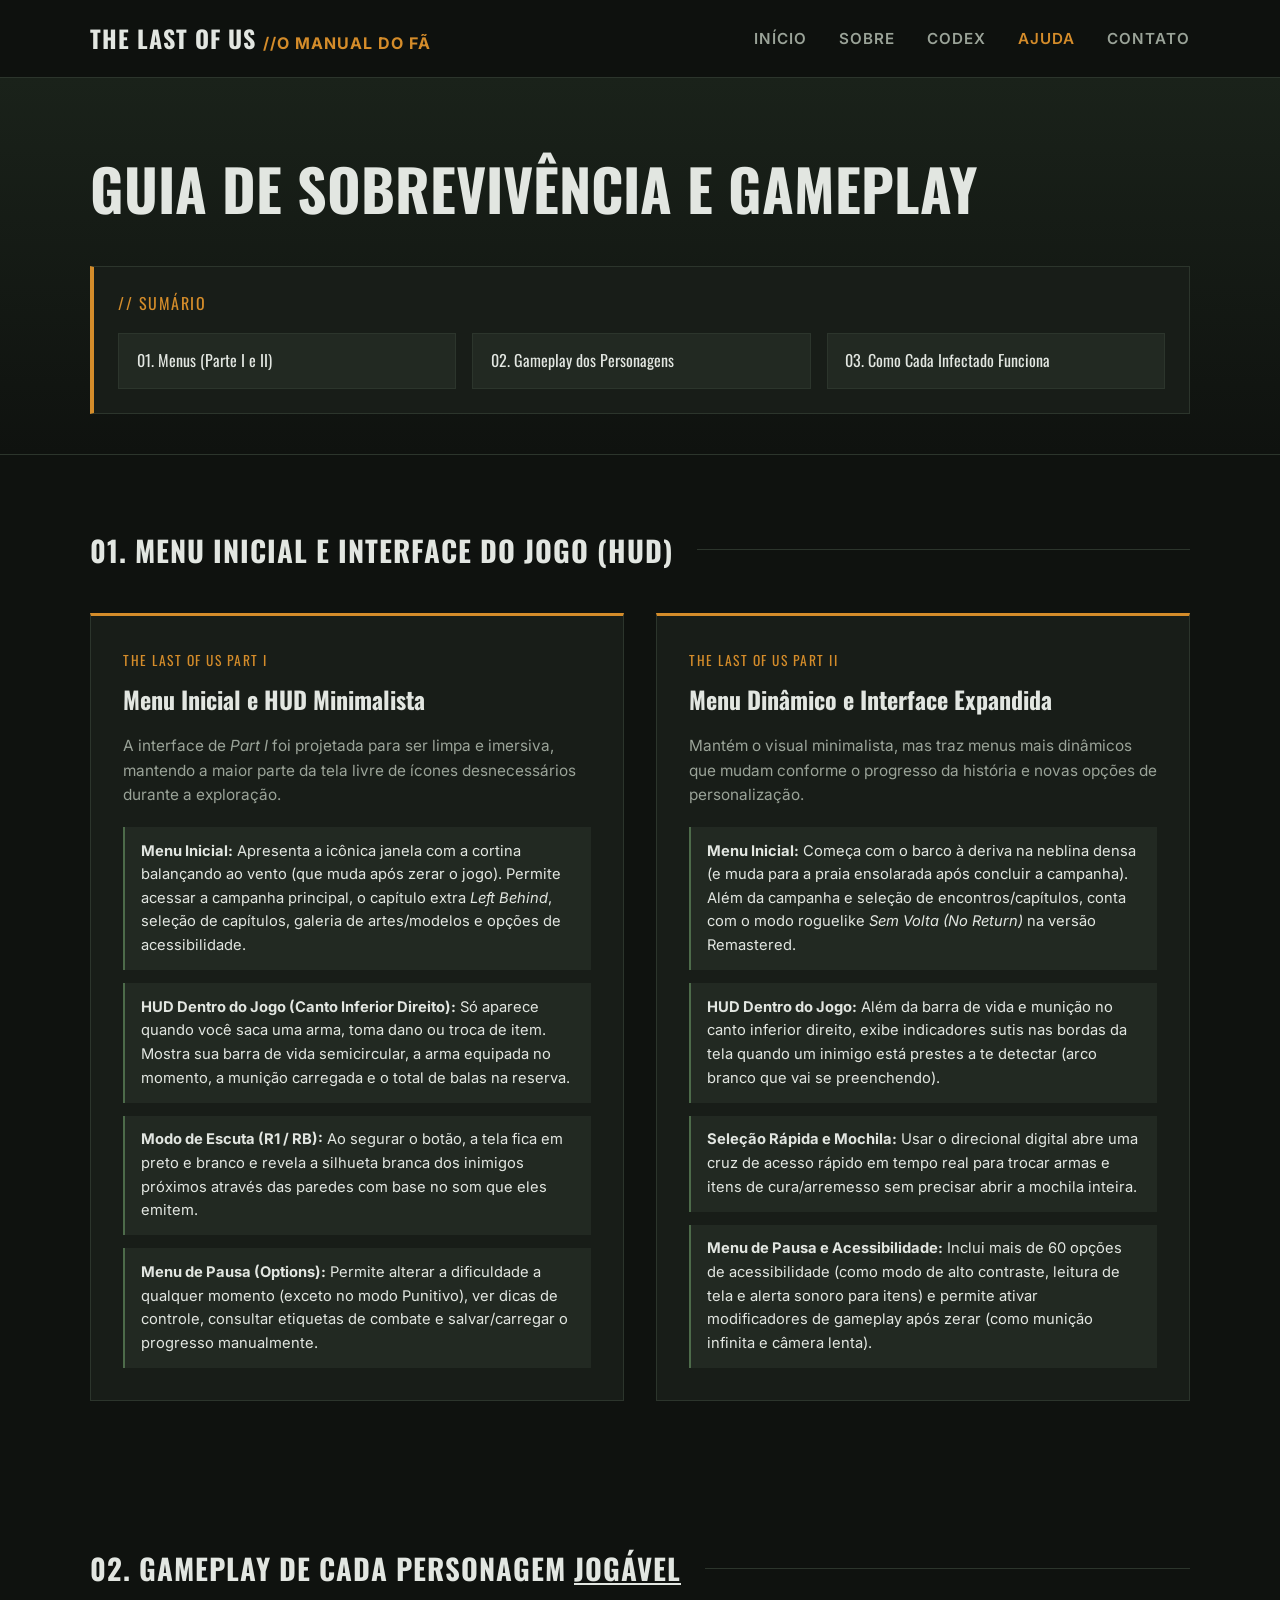
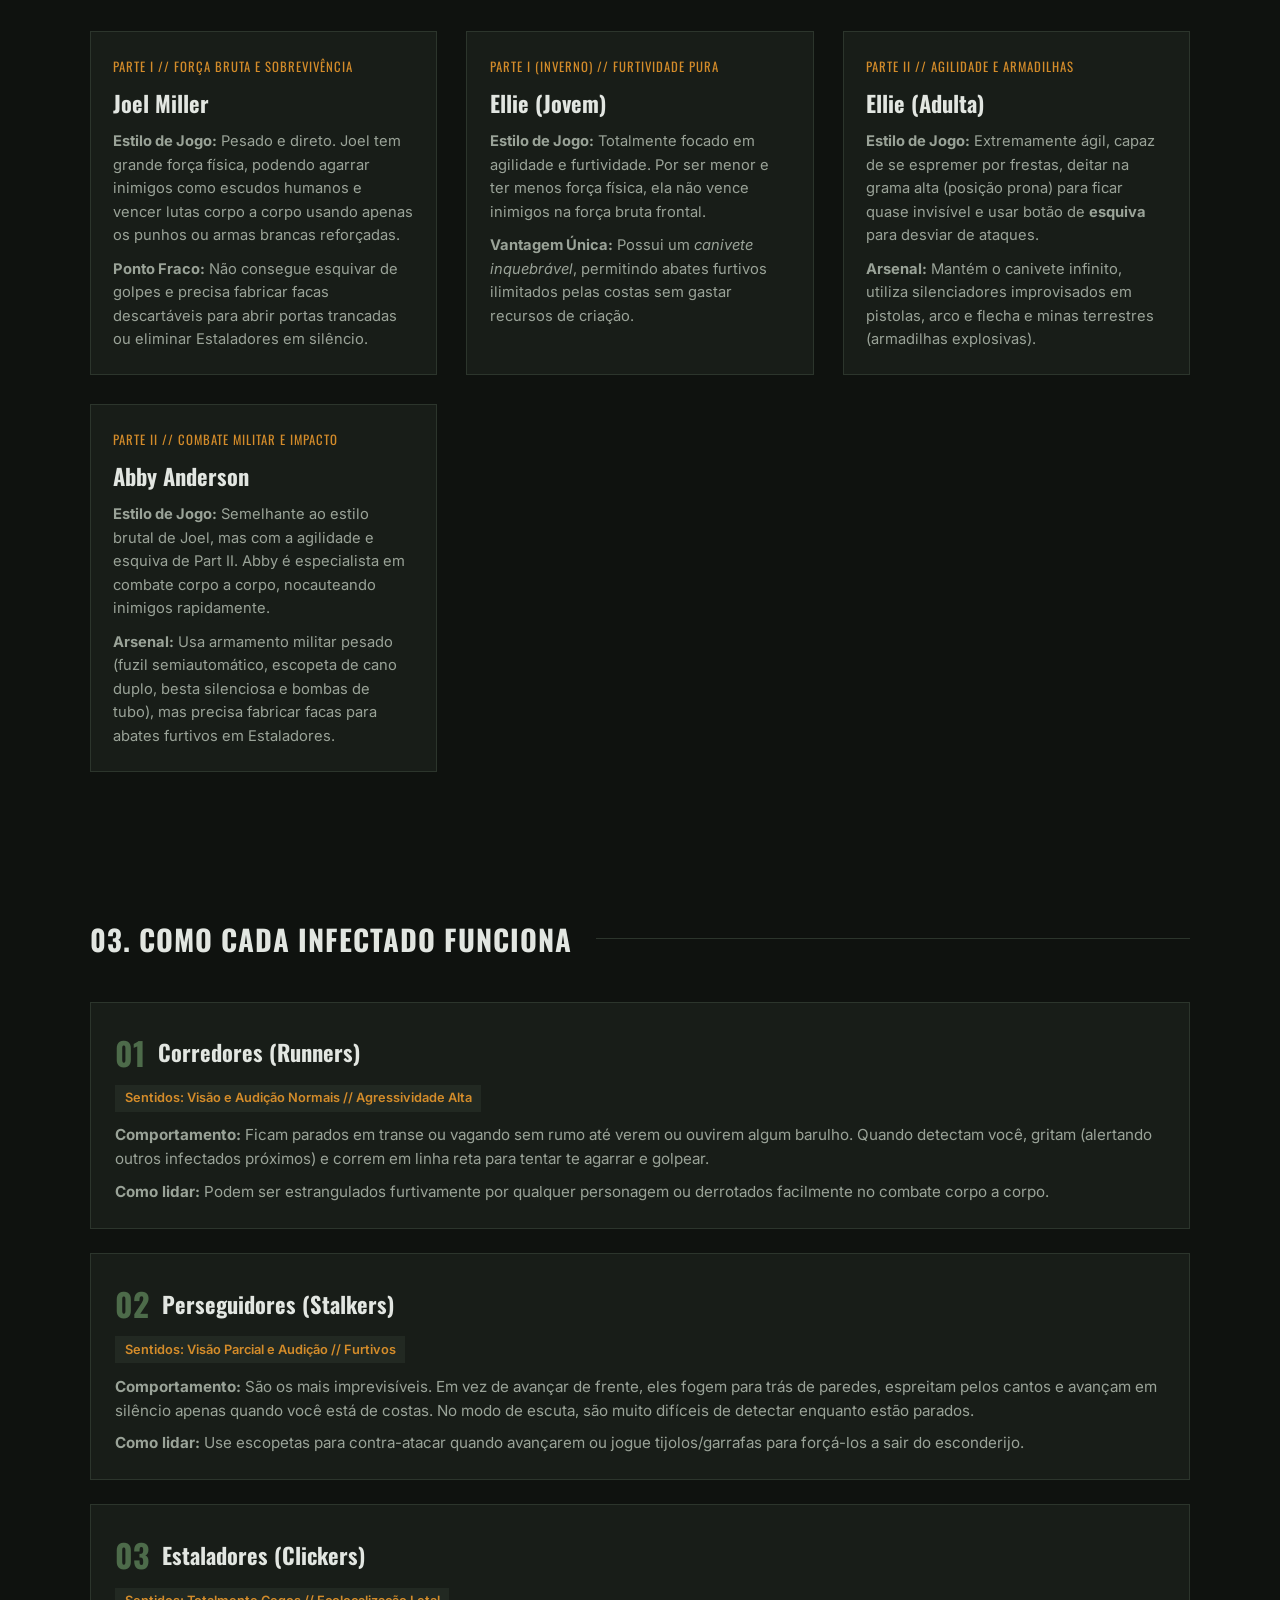
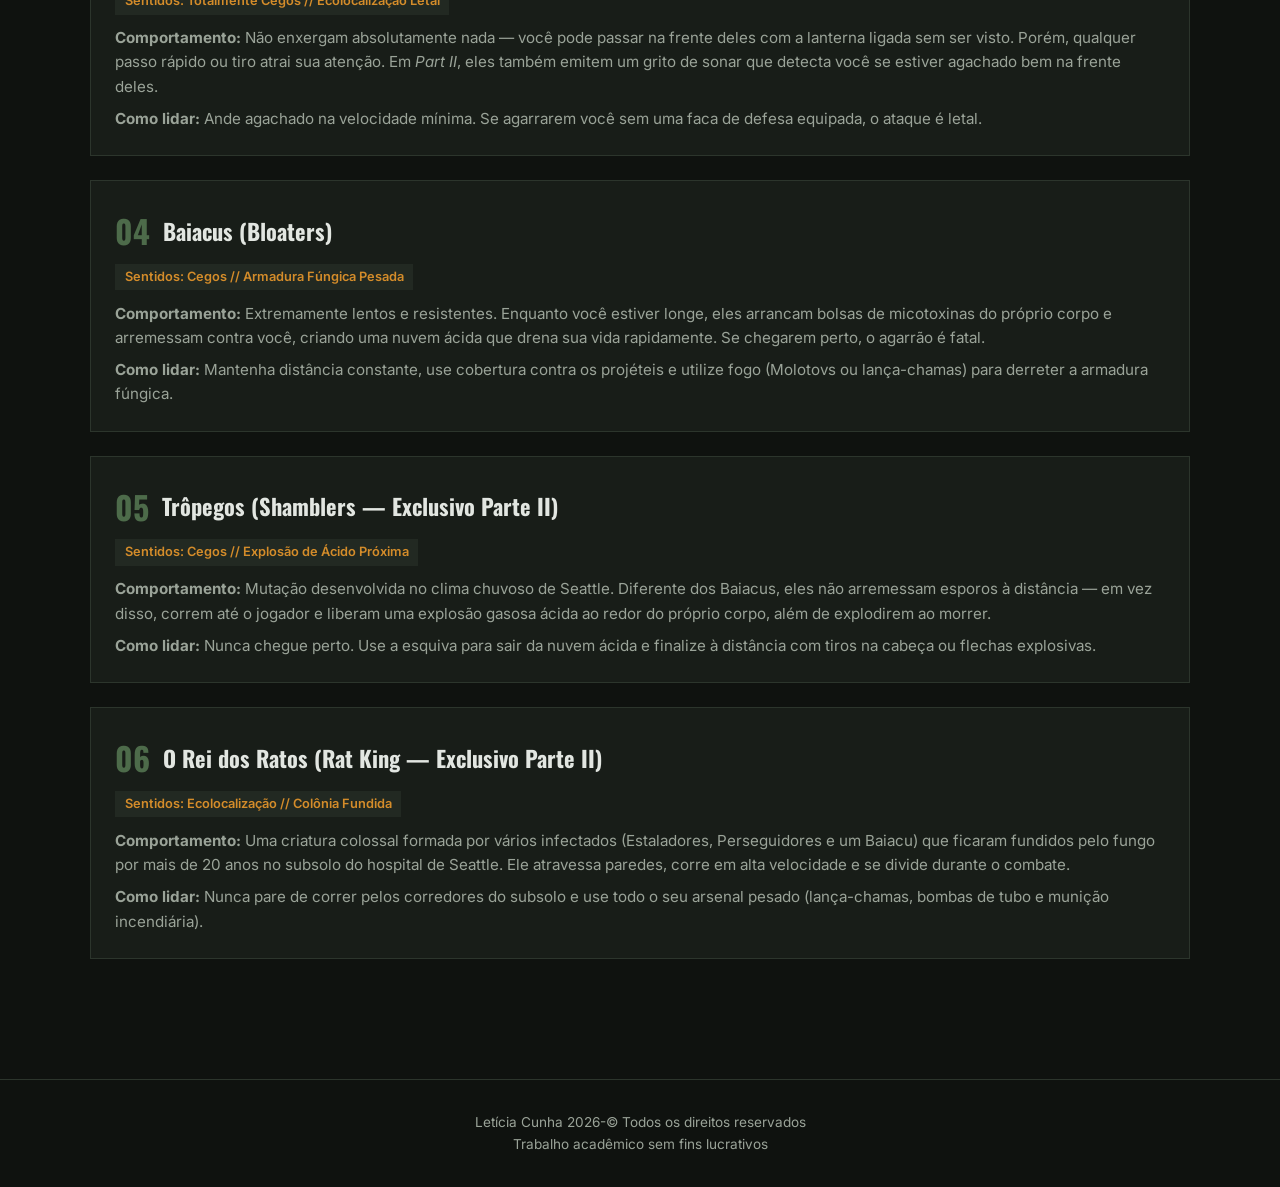
==== ajuda.html @ 8c50dfb0 "Inserção do Site" ====
<!DOCTYPE html>
<html lang="pt-BR">

<head>
  <meta charset="UTF-8">
  <meta name="viewport" content="width=device-width, initial-scale=1.0">
  <title>The Last of Us | Guia de Ajuda e Mecânicas</title>
  <link href="https://fonts.googleapis.com/css2?family=Inter:wght@400;600;700&family=Oswald:wght@500;700&display=swap"
    rel="stylesheet">
  <link rel="icon" type="image/jpeg" href="img/vagalume.jpg">
  <link rel="stylesheet" href="style.css">
</head>

<body id="topo">
  <header class="navbar">
    <div class="container nav-content">
      <a href="index.html" class="logo">THE LAST OF US <span>//O MANUAL DO FÃ</span></a>
      <nav>
        <ul class="nav-links">
          <li><a href="index.html">Início</a></li>
          <li><a href="sobre.html">Sobre</a></li>
          <li><a href="codex.html">Codex</a></li>
          <li><a href="ajuda.html" class="active">Ajuda</a></li>
          <li><a href="contato.html">Contato</a></li>
        </ul>
      </nav>
    </div>
  </header>
  <section class="codex-hero">
    <div class="container">
      <h1>GUIA DE SOBREVIVÊNCIA E GAMEPLAY</h1>
      <nav class="summary-box" aria-label="Sumário da Página de Ajuda">
        <div class="summary-title">// SUMÁRIO</div>
        <ul class="summary-grid">
          <li>
            <a href="#menus" class="summary-link">
              01. Menus (Parte I e II)
            </a>
          </li>
          <li>
            <a href="#personagens-gameplay" class="summary-link">
              02. Gameplay dos Personagens
            </a>
          </li>
          <li>
            <a href="#infectados-guia" class="summary-link">
              03. Como Cada Infectado Funciona
            </a>
          </li>
        </ul>
      </nav>
    </div>
  </section>
  <section id="menus" class="section">
    <div class="container">
      <div class="section-header">
        <h2>01. MENU INICIAL E INTERFACE DO JOGO (HUD)</h2>
        <div class="line"></div>
      </div>

      <div class="help-two-col">
        <div class="help-panel">
          <span class="panel-badge">THE LAST OF US PART I</span>
          <h3>Menu Inicial e HUD Minimalista</h3>
          <p>A interface de <em>Part I</em> foi projetada para ser limpa e imersiva, mantendo a maior parte da tela livre de ícones desnecessários durante a exploração.</p>
          <ul class="help-list">
            <li><strong>Menu Inicial:</strong> Apresenta a icônica janela com a cortina balançando ao vento (que muda após zerar o jogo). Permite acessar a campanha principal, o capítulo extra <em>Left Behind</em>, seleção de capítulos, galeria de artes/modelos e opções de acessibilidade.</li>
            <li><strong>HUD Dentro do Jogo (Canto Inferior Direito):</strong> Só aparece quando você saca uma arma, toma dano ou troca de item. Mostra sua barra de vida semicircular, a arma equipada no momento, a munição carregada e o total de balas na reserva.</li>
            <li><strong>Modo de Escuta (R1 / RB):</strong> Ao segurar o botão, a tela fica em preto e branco e revela a silhueta branca dos inimigos próximos através das paredes com base no som que eles emitem.</li>
            <li><strong>Menu de Pausa (Options):</strong> Permite alterar a dificuldade a qualquer momento (exceto no modo Punitivo), ver dicas de controle, consultar etiquetas de combate e salvar/carregar o progresso manualmente.</li>
          </ul>
        </div>

        <div class="help-panel">
          <span class="panel-badge">THE LAST OF US PART II</span>
          <h3>Menu Dinâmico e Interface Expandida</h3>
          <p>Mantém o visual minimalista, mas traz menus mais dinâmicos que mudam conforme o progresso da história e novas opções de personalização.</p>
          <ul class="help-list">
            <li><strong>Menu Inicial:</strong> Começa com o barco à deriva na neblina densa (e muda para a praia ensolarada após concluir a campanha). Além da campanha e seleção de encontros/capítulos, conta com o modo roguelike <em>Sem Volta (No Return)</em> na versão Remastered.</li>
            <li><strong>HUD Dentro do Jogo:</strong> Além da barra de vida e munição no canto inferior direito, exibe indicadores sutis nas bordas da tela quando um inimigo está prestes a te detectar (arco branco que vai se preenchendo).</li>
            <li><strong>Seleção Rápida e Mochila:</strong> Usar o direcional digital abre uma cruz de acesso rápido em tempo real para trocar armas e itens de cura/arremesso sem precisar abrir a mochila inteira.</li>
            <li><strong>Menu de Pausa e Acessibilidade:</strong> Inclui mais de 60 opções de acessibilidade (como modo de alto contraste, leitura de tela e alerta sonoro para itens) e permite ativar modificadores de gameplay após zerar (como munição infinita e câmera lenta).</li>
          </ul>
        </div>
      </div>
    </div>
  </section>

  <section id="personagens-gameplay" class="section">
    <div class="container">
      <div class="section-header">
        <h2>02. GAMEPLAY DE CADA PERSONAGEM <u>JOGÁVEL</u></h2>
        <div class="line"></div>
      </div>

      <div class="cards-grid">
        <article class="char-card">
          <div class="char-info">
            <span class="char-role">Parte I // Força Bruta e Sobrevivência</span>
            <h3>Joel Miller</h3>
            <p><strong>Estilo de Jogo:</strong> Pesado e direto. Joel tem grande força física, podendo agarrar inimigos
              como escudos humanos e vencer lutas corpo a corpo usando apenas os punhos ou armas brancas reforçadas.</p>
            <p style="margin-top: 0.6rem;"><strong>Ponto Fraco:</strong> Não consegue esquivar de golpes e precisa
              fabricar facas descartáveis para abrir portas trancadas ou eliminar Estaladores em silêncio.</p>
          </div>
        </article>

        <article class="char-card">
          <div class="char-info">
            <span class="char-role">Parte I (Inverno) // Furtividade Pura</span>
            <h3>Ellie (Jovem)</h3>
            <p><strong>Estilo de Jogo:</strong> Totalmente focado em agilidade e furtividade. Por ser menor e ter menos
              força física, ela não vence inimigos na força bruta frontal.</p>
            <p style="margin-top: 0.6rem;"><strong>Vantagem Única:</strong> Possui um <em>canivete inquebrável</em>,
              permitindo abates furtivos ilimitados pelas costas sem gastar recursos de criação.</p>
          </div>
        </article>

        <article class="char-card">
          <div class="char-info">
            <span class="char-role">Parte II // Agilidade e Armadilhas</span>
            <h3>Ellie (Adulta)</h3>
            <p><strong>Estilo de Jogo:</strong> Extremamente ágil, capaz de se espremer por frestas, deitar na grama
              alta (posição prona) para ficar quase invisível e usar botão de <strong>esquiva</strong> para desviar de
              ataques.</p>
            <p style="margin-top: 0.6rem;"><strong>Arsenal:</strong> Mantém o canivete infinito, utiliza silenciadores
              improvisados em pistolas, arco e flecha e minas terrestres (armadilhas explosivas).</p>
          </div>
        </article>

        <article class="char-card">
          <div class="char-info">
            <span class="char-role">Parte II // Combate Militar e Impacto</span>
            <h3>Abby Anderson</h3>
            <p><strong>Estilo de Jogo:</strong> Semelhante ao estilo brutal de Joel, mas com a agilidade e esquiva de
              Part II. Abby é especialista em combate corpo a corpo, nocauteando inimigos rapidamente.</p>
            <p style="margin-top: 0.6rem;"><strong>Arsenal:</strong> Usa armamento militar pesado (fuzil semiautomático,
              escopeta de cano duplo, besta silenciosa e bombas de tubo), mas precisa fabricar facas para abates
              furtivos em Estaladores.</p>
          </div>
        </article>
      </div>
    </div>
  </section>

  <section id="infectados-guia" class="section">
    <div class="container">
      <div class="section-header">
        <h2>03. COMO CADA INFECTADO FUNCIONA</h2>
        <div class="line"></div>
      </div>

      <div class="infected-list">
        <div class="infected-card no-img">
          <div class="infected-content">
            <div class="stage-header">
              <span class="stage-num">01</span>
              <h3>Corredores (Runners)</h3>
            </div>
            <span class="infected-meta">Sentidos: Visão e Audição Normais // Agressividade Alta</span>
            <p><strong>Comportamento:</strong> Ficam parados em transe ou vagando sem rumo até verem ou ouvirem algum
              barulho. Quando detectam você, gritam (alertando outros infectados próximos) e correm em linha reta para
              tentar te agarrar e golpear.</p>
            <p style="margin-top: 0.5rem;"><strong>Como lidar:</strong> Podem ser estrangulados furtivamente por
              qualquer personagem ou derrotados facilmente no combate corpo a corpo.</p>
          </div>
        </div>

        <div class="infected-card no-img">
          <div class="infected-content">
            <div class="stage-header">
              <span class="stage-num">02</span>
              <h3>Perseguidores (Stalkers)</h3>
            </div>
            <span class="infected-meta">Sentidos: Visão Parcial e Audição // Furtivos</span>
            <p><strong>Comportamento:</strong> São os mais imprevisíveis. Em vez de avançar de frente, eles fogem para
              trás de paredes, espreitam pelos cantos e avançam em silêncio apenas quando você está de costas. No modo
              de escuta, são muito difíceis de detectar enquanto estão parados.</p>
            <p style="margin-top: 0.5rem;"><strong>Como lidar:</strong> Use escopetas para contra-atacar quando
              avançarem ou jogue tijolos/garrafas para forçá-los a sair do esconderijo.</p>
          </div>
        </div>

        <div class="infected-card no-img">
          <div class="infected-content">
            <div class="stage-header">
              <span class="stage-num">03</span>
              <h3>Estaladores (Clickers)</h3>
            </div>
            <span class="infected-meta">Sentidos: Totalmente Cegos // Ecolocalização Letal</span>
            <p><strong>Comportamento:</strong> Não enxergam absolutamente nada — você pode passar na frente deles com a
              lanterna ligada sem ser visto. Porém, qualquer passo rápido ou tiro atrai sua atenção. Em <em>Part
                II</em>, eles também emitem um grito de sonar que detecta você se estiver agachado bem na frente deles.
            </p>
            <p style="margin-top: 0.5rem;"><strong>Como lidar:</strong> Ande agachado na velocidade mínima. Se agarrarem
              você sem uma faca de defesa equipada, o ataque é letal.</p>
          </div>
        </div>

        <div class="infected-card no-img">
          <div class="infected-content">
            <div class="stage-header">
              <span class="stage-num">04</span>
              <h3>Baiacus (Bloaters)</h3>
            </div>
            <span class="infected-meta">Sentidos: Cegos // Armadura Fúngica Pesada</span>
            <p><strong>Comportamento:</strong> Extremamente lentos e resistentes. Enquanto você estiver longe, eles
              arrancam bolsas de micotoxinas do próprio corpo e arremessam contra você, criando uma nuvem ácida que
              drena sua vida rapidamente. Se chegarem perto, o agarrão é fatal.</p>
            <p style="margin-top: 0.5rem;"><strong>Como lidar:</strong> Mantenha distância constante, use cobertura
              contra os projéteis e utilize fogo (Molotovs ou lança-chamas) para derreter a armadura fúngica.</p>
          </div>
        </div>

        <div class="infected-card no-img">
          <div class="infected-content">
            <div class="stage-header">
              <span class="stage-num">05</span>
              <h3>Trôpegos (Shamblers — Exclusivo Parte II)</h3>
            </div>
            <span class="infected-meta">Sentidos: Cegos // Explosão de Ácido Próxima</span>
            <p><strong>Comportamento:</strong> Mutação desenvolvida no clima chuvoso de Seattle. Diferente dos Baiacus,
              eles não arremessam esporos à distância — em vez disso, correm até o jogador e liberam uma explosão gasosa
              ácida ao redor do próprio corpo, além de explodirem ao morrer.</p>
            <p style="margin-top: 0.5rem;"><strong>Como lidar:</strong> Nunca chegue perto. Use a esquiva para sair da
              nuvem ácida e finalize à distância com tiros na cabeça ou flechas explosivas.</p>
          </div>
        </div>

        <div class="infected-card no-img">
          <div class="infected-content">
            <div class="stage-header">
              <span class="stage-num">06</span>
              <h3>O Rei dos Ratos (Rat King — Exclusivo Parte II)</h3>
            </div>
            <span class="infected-meta">Sentidos: Ecolocalização // Colônia Fundida</span>
            <p><strong>Comportamento:</strong> Uma criatura colossal formada por vários infectados (Estaladores,
              Perseguidores e um Baiacu) que ficaram fundidos pelo fungo por mais de 20 anos no subsolo do hospital de
              Seattle. Ele atravessa paredes, corre em alta velocidade e se divide durante o combate.</p>
            <p style="margin-top: 0.5rem;"><strong>Como lidar:</strong> Nunca pare de correr pelos corredores do subsolo
              e use todo o seu arsenal pesado (lança-chamas, bombas de tubo e munição incendiária).</p>
          </div>
        </div>
      </div>
    </div>
  </section>

  <a href="#topo" class="back-to-top">&uarr; TOPO</a>

  <footer class="footer">
    <div class="container">
      <p>Letícia Cunha 2026-© Todos os direitos reservados <br> Trabalho acadêmico sem fins lucrativos</p>
    </div>
  </footer>

  <script>
    const btnTopo = document.querySelector('.back-to-top');
    window.addEventListener('scroll', function () {
      if (window.scrollY > 300) {
        btnTopo.classList.add('ativo');
      } else {
        btnTopo.classList.remove('ativo');
      }
    });
  </script>

</body>

</html>
---- style.css ----
:root {
    --bg-dark: #0f120f;
    --bg-card: #181d18;
    --bg-elevated: #222922;
    --text-main: #e2e6e1;
    --text-muted: #9aa398;
    --accent-amber: #d48c2a;   
    --accent-moss: #4d6b4a;    
    --border-color: #2c352c;
    --font-display: 'Oswald', sans-serif;
    --font-body: 'Inter', sans-serif;
  }
  
  * {
    margin: 0;
    padding: 0;
    box-sizing: border-box;
  }
  
  body {
    background-color: var(--bg-dark);
    color: var(--text-main);
    font-family: var(--font-body);
    line-height: 1.6;
  }
  
  .container {
    width: 90%;
    max-width: 1100px;
    margin: 0 auto;
  }
  
  .navbar {
    background-color: rgba(15, 18, 15, 0.95);
    border-bottom: 1px solid var(--border-color);
    padding: 1.2rem 0;
    position: sticky;
    top: 0;
    z-index: 100;
  }
  

  
  .nav-content {
    display: flex;
    justify-content: space-between;
    align-items: center;
  }
  
  .logo {
    font-family: var(--font-display);
    font-size: 1.5rem;
    font-weight: 700;
    color: var(--text-main);
    text-decoration: none;
    letter-spacing: 1px;
  }
  
  .logo span {
    color: var(--accent-amber);
    font-size: 1rem;
  }
  
  .nav-links {
    list-style: none;
    display: flex;
    gap: 2rem;
  }
  
  .nav-links a {
    color: var(--text-muted);
    text-decoration: none;
    font-weight: 600;
    font-size: 0.95rem;
    text-transform: uppercase;
    letter-spacing: 1px;
    transition: color 0.3s;
  }
  
  .nav-links a:hover,
  .nav-links a.active {
    color: var(--accent-amber);
  }
  
  .hero {
    position: relative;
    min-height: 75vh;
    display: flex;
    align-items: center;
    background: 
      linear-gradient(to right, rgba(15, 18, 15, 0.95) 35%, rgba(15, 18, 15, 0.6)),
      radial-gradient(circle at top right, #2e3d2c, #0f120f);
    border-bottom: 1px solid var(--border-color);
  }
  
  .hero-content {
    max-width: 680px;
    padding: 4rem 0;
  }
  
  .tag {
    display: inline-block;
    background-color: rgba(212, 140, 42, 0.15);
    color: var(--accent-amber);
    border: 1px solid var(--accent-amber);
    padding: 0.3rem 0.8rem;
    font-family: var(--font-display);
    font-size: 0.85rem;
    letter-spacing: 2px;
    margin-bottom: 1.2rem;
  }
  
  .hero h1 {
    font-family: var(--font-display);
    font-size: clamp(2.4rem, 5vw, 3.8rem);
    line-height: 1.1;
    margin-bottom: 1.2rem;
    letter-spacing: 0.5px;
  }
  
  .hero p {
    color: var(--text-muted);
    font-size: 1.1rem;
    margin-bottom: 2rem;
  }
  /*BOTOES*/

  .btn-saibamais {
    display: inline-block;
    background-color: 2c352c(79, 98, 124, 0.63);
    color: #ffffff;
    border: 1px solid #d48c2a;
    padding: 6px 10px;
    margin-top: 10px;
    border-radius: 10px;
    text-decoration: none;
    font-weight: 600;
    cursor: pointer;
    transition: all 0.3s ease;
  }
  
  .btn-saibamais:hover {
    background-color: #0d1c07c2;
    box-shadow: 0 0 10px #e5eb7a;
    transform: translateY(-2px);
  }
  .hero-buttons {
    display: flex;
    gap: 1rem;
    flex-wrap: wrap;
  }
  
  .btn {
    padding: 0.85rem 1.8rem;
    text-decoration: none;
    font-family: var(--font-display);
    text-transform: uppercase;
    letter-spacing: 1.5px;
    font-size: 1rem;
    transition: all 0.3s ease;
  }
  
  .btn-primary {
    background-color: var(--accent-amber);
    color: #0f120f;
    font-weight: 700;
  }
  
  .btn-primary:hover {
    background-color: #e69d38;
  }
  
  .btn-outline {
    border: 1px solid var(--text-muted);
    color: var(--text-main);
  }
  
  .btn-outline:hover {
    border-color: var(--accent-amber);
    color: var(--accent-amber);
  }
  
  /*CARDS*/
  .section {
    padding: 4.5rem 0;
  }
  
  .section-header {
    display: flex;
    align-items: center;
    gap: 1.5rem;
    margin-bottom: 2.5rem;
  }
  
  .section-header h2 {
    font-family: var(--font-display);
    font-size: 1.8rem;
    letter-spacing: 1px;
    white-space: nowrap;
  }
  
  .section-header .line {
    height: 1px;
    background-color: var(--border-color);
    width: 100%;
  }
  
  .cards-grid {
    display: grid;
    grid-template-columns: repeat(auto-fit, minmax(290px, 1fr));
    gap: 1.8rem;
  }
  
  .card {
    background-color: var(--bg-card);
    border: 1px solid var(--border-color);
    padding: 2rem;
    transition: transform 0.3s, border-color 0.3s;
  }
  
  .card:hover {
    transform: translateY(-5px);
    border-color: var(--accent-moss);
  }
  
  .card-badge {
    color: var(--accent-amber);
    font-family: var(--font-display);
    font-size: 1.85rem;
    letter-spacing: 1.5px;
    margin-bottom: 0.6rem;
  }
  
  .card h3 {
    font-family: var(--font-display);
    font-size: 1.4rem;
    margin-bottom: 0.8rem;
  }
  
  .card p {
    color: var(--text-muted);
    font-size: 1rem;
  }
  
  /* PÁGINA SOBRE */
  .page-banner {
    background: linear-gradient(to bottom, #1a211a, var(--bg-dark));
    padding: 4rem 0 3rem;
    border-bottom: 1px solid var(--border-color);
  }
  
  .page-banner h1 {
    font-family: var(--font-display);
    font-size: 2.8rem;
    margin-bottom: 0.5rem;
  }
  
  .page-banner p {
    color: var(--text-muted);
  }
  
  .about-grid {
    display: grid;
    grid-template-columns: 1.5fr 1fr;
    gap: 3rem;
    align-items: start;
  }
  
  .about-text h2 {
    font-family: var(--font-display);
    font-size: 1.8rem;
    margin-bottom: 1rem;
    color: var(--accent-amber);
  }
  
  .about-text p {
    margin-bottom: 1.2rem;
    color: var(--text-muted);
  }
  
  .quote {
    border-left: 3px solid var(--accent-amber);
    padding-left: 1.2rem;
    margin-top: 1.5rem;
    font-style: italic;
    color: var(--text-main);
  }
  
  .about-box {
    background-color: var(--bg-card);
    border: 1px solid var(--border-color);
    padding: 1.8rem;
  }
  
  .about-box h3 {
    font-family: var(--font-display);
    margin-bottom: 1.2rem;
    letter-spacing: 1px;
    border-bottom: 1px solid var(--border-color);
    padding-bottom: 0.5rem;
  }
  
  .info-list {
    list-style: none;
  }
  
  .info-list li {
    padding: 0.6rem 0;
    border-bottom: 1px dashed var(--border-color);
    font-size: 0.92rem;
    color: var(--text-muted);
  }
  
  .info-list li strong {
    color: var(--text-main);
  }
  
  .stages-list {
    display: flex;
    flex-direction: column;
    gap: 1.2rem;
  }
  
  .stage-item {
    display: flex;
    gap: 1.5rem;
    background-color: var(--bg-card);
    border: 1px solid var(--border-color);
    padding: 1.5rem;
    align-items: center;
  }
  
  .stage-num {
    font-family: var(--font-display);
    font-size: 2rem;
    font-weight: 700;
    color: var(--accent-moss);
  }
  
  .stage-item h4 {
    font-family: var(--font-display);
    font-size: 1.25rem;
    margin-bottom: 0.3rem;
  }
  
  .stage-item p {
    color: var(--text-muted);
    font-size: 0.95rem;
  }
  
  .footer {
    border-top: 1px solid var(--border-color);
    padding: 2rem 0;
    text-align: center;
    color: var(--text-muted);
    font-size: 0.85rem;
    margin-top: 3rem;
  }
  
  @media (max-width: 768px) {
    .about-grid {
      grid-template-columns: 1fr;
    }
    
    .stage-item {
      flex-direction: column;
      align-items: flex-start;
      gap: 0.5rem;
    }
  }
  .btn-topo {
    bottom: 15px;
    right: 15px;
    padding: 10px 14px;
    font-size: 0.75rem;
}
.btn-topo {
  position: fixed;
  bottom: 30px;
  right: 30px;
  background-color: var(--cor-destaque);
  color: white;
  text-decoration: none;
  padding: 12px 18px;
  border-radius: 50px;
  font-weight: bold;
  font-size: 0.85rem;
  box-shadow: 0 4px 15px rgba(0, 0, 0, 0.3);
  transition: all 0.4s ease;
  z-index: 9999;
  opacity: 0;
  visibility: hidden;
  transform: translateY(20px);
}

.btn-topo.ativo {
  opacity: 1;
  visibility: visible;
  transform: translateY(0);
}

.btn-topo:hover {
  background-color: #a87f2a;
}
.codex-hero {
  background: linear-gradient(to bottom, #1a221a, var(--bg-dark));
  padding: 4rem 0 2.5rem;
  border-bottom: 1px solid var(--border-color);
}

.codex-hero h1 {
  font-family: var(--font-display);
  font-size: clamp(2.4rem, 5vw, 3.6rem);
  margin-bottom: 0.5rem;
}

.codex-hero p {
  color: var(--text-muted);
  max-width: 650px;
}

/* Sumário */
.summary-box {
  background-color: var(--bg-card);
  border: 1px solid var(--border-color);
  border-left: 4px solid var(--accent-amber);
  padding: 1.5rem;
  margin-top: 2rem;
}

.summary-title {
  font-family: var(--font-display);
  color: var(--accent-amber);
  letter-spacing: 1.5px;
  margin-bottom: 1rem;
}

.summary-grid {
  display: grid;
  grid-template-columns: repeat(auto-fit, minmax(220px, 1fr));
  gap: 1rem;
  list-style: none;
}

.summary-link {
  display: flex;
  justify-content: space-between;
  background-color: var(--bg-elevated);
  border: 1px solid var(--border-color);
  padding: 0.9rem 1.1rem;
  color: var(--text-main);
  text-decoration: none;
  font-family: var(--font-display);
  transition: 0.3s;
}

.summary-link span {
  color: var(--accent-amber);
}

.summary-link:hover {
  border-color: var(--accent-amber);
  transform: translateY(-2px);
}

/* Seções e Tópico 01: Cordyceps */
.section {
  scroll-margin-top: 80px;
}

.lore-grid {
  display: grid;
  grid-template-columns: 1.2fr 1fr;
  gap: 2rem;
  align-items: center;
}

.lore-text h3 {
  font-family: var(--font-display);
  color: var(--accent-amber);
  font-size: 1.4rem;
  margin-bottom: 0.8rem;
}

.lore-text p {
  color: var(--text-muted);
  margin-bottom: 1rem;
}

.lore-facts {
  background-color: var(--bg-card);
  border: 1px solid var(--border-color);
  padding: 1.2rem;
}

.lore-facts ul {
  list-style: none;
}

.lore-facts li {
  padding: 0.4rem 0;
  border-bottom: 1px dashed var(--border-color);
  font-size: 0.9rem;
  color: var(--text-muted);
}

.lore-facts li:last-child {
  border-bottom: none;
}

.lore-facts strong {
  color: var(--text-main);
}

.image-frame {
  background-color: var(--bg-card);
  border: 1px solid var(--border-color);
  padding: 0.7rem;
}

.image-frame img {
  width: 100%;
  height: 320px;
  object-fit: cover;
  display: block;
}

.image-caption {
  font-size: 0.8rem;
  color: var(--text-muted);
  margin-top: 0.5rem;
  font-style: italic;
}

/* Tópico 02: Personagens */
.char-card {
  background-color: var(--bg-card);
  border: 1px solid var(--border-color);
  transition: 0.3s;
}

.char-card:hover {
  transform: translateY(-4px);
  border-color: var(--accent-amber);
}

.char-card img {
  width: 100%;
  height: 220px;
  object-fit: cover;
  border-bottom: 1px solid var(--border-color);
}

.char-info {
  padding: 1.4rem;
}

.char-role {
  font-family: var(--font-display);
  color: var(--accent-amber);
  font-size: 0.8rem;
  letter-spacing: 1px;
  text-transform: uppercase;
}

.char-info h3 {
  font-family: var(--font-display);
  font-size: 1.4rem;
  margin: 0.3rem 0 0.6rem;
}

.char-info p {
  color: var(--text-muted);
  font-size: 0.92rem;
}

/* Tópico 03: Infectados */
.infected-list {
  display: flex;
  flex-direction: column;
  gap: 1.5rem;
}

.infected-card {
  display: grid;
  grid-template-columns: 250px 1fr;
  background-color: var(--bg-card);
  border: 1px solid var(--border-color);
}

.infected-card img {
  width: 100%;
  height: 100%;
  min-height: 190px;
  object-fit: cover;
}

.infected-content {
  padding: 1.5rem;
}

.stage-header {
  display: flex;
  align-items: center;
  gap: 0.8rem;
  margin-bottom: 0.4rem;
}

.stage-header h3 {
  font-family: var(--font-display);
  font-size: 1.4rem;
}

.infected-meta {
  display: inline-block;
  background-color: var(--bg-elevated);
  color: var(--accent-amber);
  padding: 0.2rem 0.6rem;
  font-size: 0.8rem;
  font-weight: 600;
  margin-bottom: 0.7rem;
}

.infected-content p {
  color: var(--text-muted);
  font-size: 0.95rem;
}

.back-to-top {
  position: fixed;
  bottom: 25px;
  right: 25px;
  background-color: var(--accent-amber);
  color: var(--bg-dark);
  text-decoration: none;
  font-family: var(--font-display);
  font-weight: 700;
  padding: 0.7rem 1.1rem;
  border-radius: 4px;
  z-index: 99;
  
  /* Estados para sumir e aparecer suavemente */
  opacity: 0;
  visibility: hidden;
  transform: translateY(15px);
  transition: opacity 0.3s ease, visibility 0.3s ease, transform 0.3s ease;
}

/* Estado quando a classe 'ativo' for adicionada via JavaScript */
.back-to-top.ativo {
  opacity: 1;
  visibility: visible;
  transform: translateY(0);
}

.back-to-top:hover {
  background-color: #e69d38;
}

@media (max-width: 768px) {
  .lore-grid,
  .infected-card {
    grid-template-columns: 1fr;
  }
}
/* === FORMULÁRIO DE CONTATO === */
.contact-box {
  background-color: var(--bg-card);
  border: 1px solid var(--border-color);
  border-left: 4px solid var(--accent-amber);
  padding: 2rem;
  max-width: 700px;
  margin: 0 auto;
}

.contact-desc {
  color: var(--text-muted);
  margin-bottom: 1.8rem;
  font-size: 0.98rem;
}

.tlou-form {
  display: flex;
  flex-direction: column;
  gap: 1.3rem;
}

.form-group {
  display: flex;
  flex-direction: column;
  gap: 0.5rem;
}

.form-group label {
  font-family: var(--font-display);
  color: var(--text-main);
  letter-spacing: 1px;
  font-size: 0.95rem;
  text-transform: uppercase;
}

.tlou-form input,
.tlou-form select,
.tlou-form textarea {
  background-color: var(--bg-elevated);
  border: 1px solid var(--border-color);
  color: var(--text-main);
  font-family: var(--font-body);
  font-size: 0.95rem;
  padding: 0.85rem 1rem;
  outline: none;
  transition: border-color 0.3s ease;
}

.tlou-form textarea {
  resize: none;
}

.tlou-form input:focus,
.tlou-form select:focus,
.tlou-form textarea:focus {
  border-color: var(--accent-amber);
}

.btn-submit {
  background-color: var(--accent-amber);
  color: var(--bg-dark);
  font-family: var(--font-display);
  font-weight: 700;
  font-size: 1.05rem;
  letter-spacing: 1.5px;
  padding: 0.9rem 1.8rem;
  border: none;
  cursor: pointer;
  align-self: flex-start;
  transition: background-color 0.3s ease, transform 0.2s ease;
}

.btn-submit:hover {
  background-color: #e69d38;
  transform: translateY(-2px);
}
.help-two-col {
  display: grid;
  grid-template-columns: repeat(auto-fit, minmax(300px, 1fr));
  gap: 2rem;
}

.help-panel {
  background-color: var(--bg-card);
  border: 1px solid var(--border-color);
  border-top: 3px solid var(--accent-amber);
  padding: 2rem;
}

.panel-badge {
  display: inline-block;
  font-family: var(--font-display);
  color: var(--accent-amber);
  font-size: 0.85rem;
  letter-spacing: 1.5px;
  margin-bottom: 0.5rem;
}

.help-panel h3 {
  font-family: var(--font-display);
  font-size: 1.5rem;
  margin-bottom: 1rem;
}

.help-panel p {
  color: var(--text-muted);
  margin-bottom: 1.2rem;
  font-size: 0.96rem;
}

.help-list {
  list-style: none;
  display: flex;
  flex-direction: column;
  gap: 0.8rem;
}

.help-list li {
  background-color: var(--bg-elevated);
  border-left: 2px solid var(--accent-moss);
  padding: 0.8rem 1rem;
  font-size: 0.92rem;
}

.help-list li strong {
  color: var(--text-main);
}
.infected-card.no-img {
  display: block; 
}
body, p, li, span, input, textarea, select, button {
  font-family: var(--font-body);
}
h1, h2, h3, h4, .logo, .stage-num, .panel-badge, .char-role, .summary-link {
  font-family: var(--font-display);
}
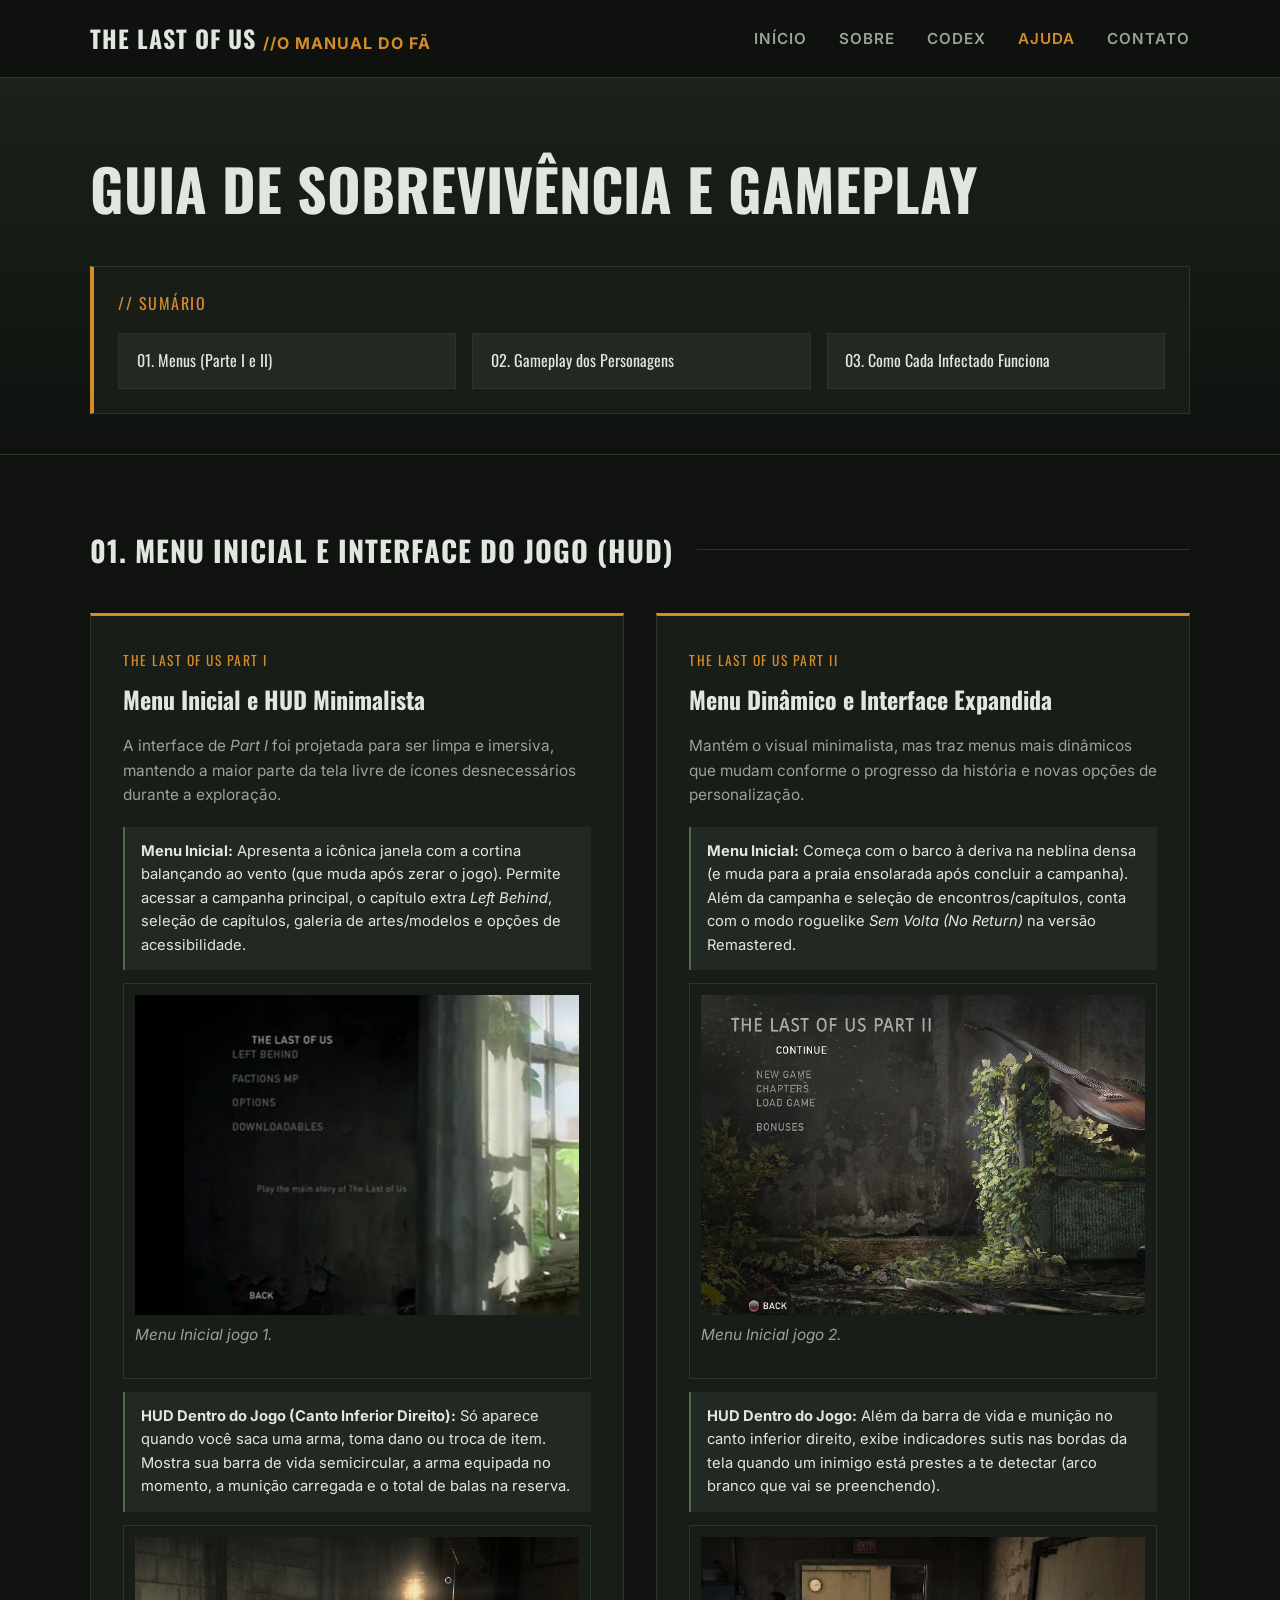
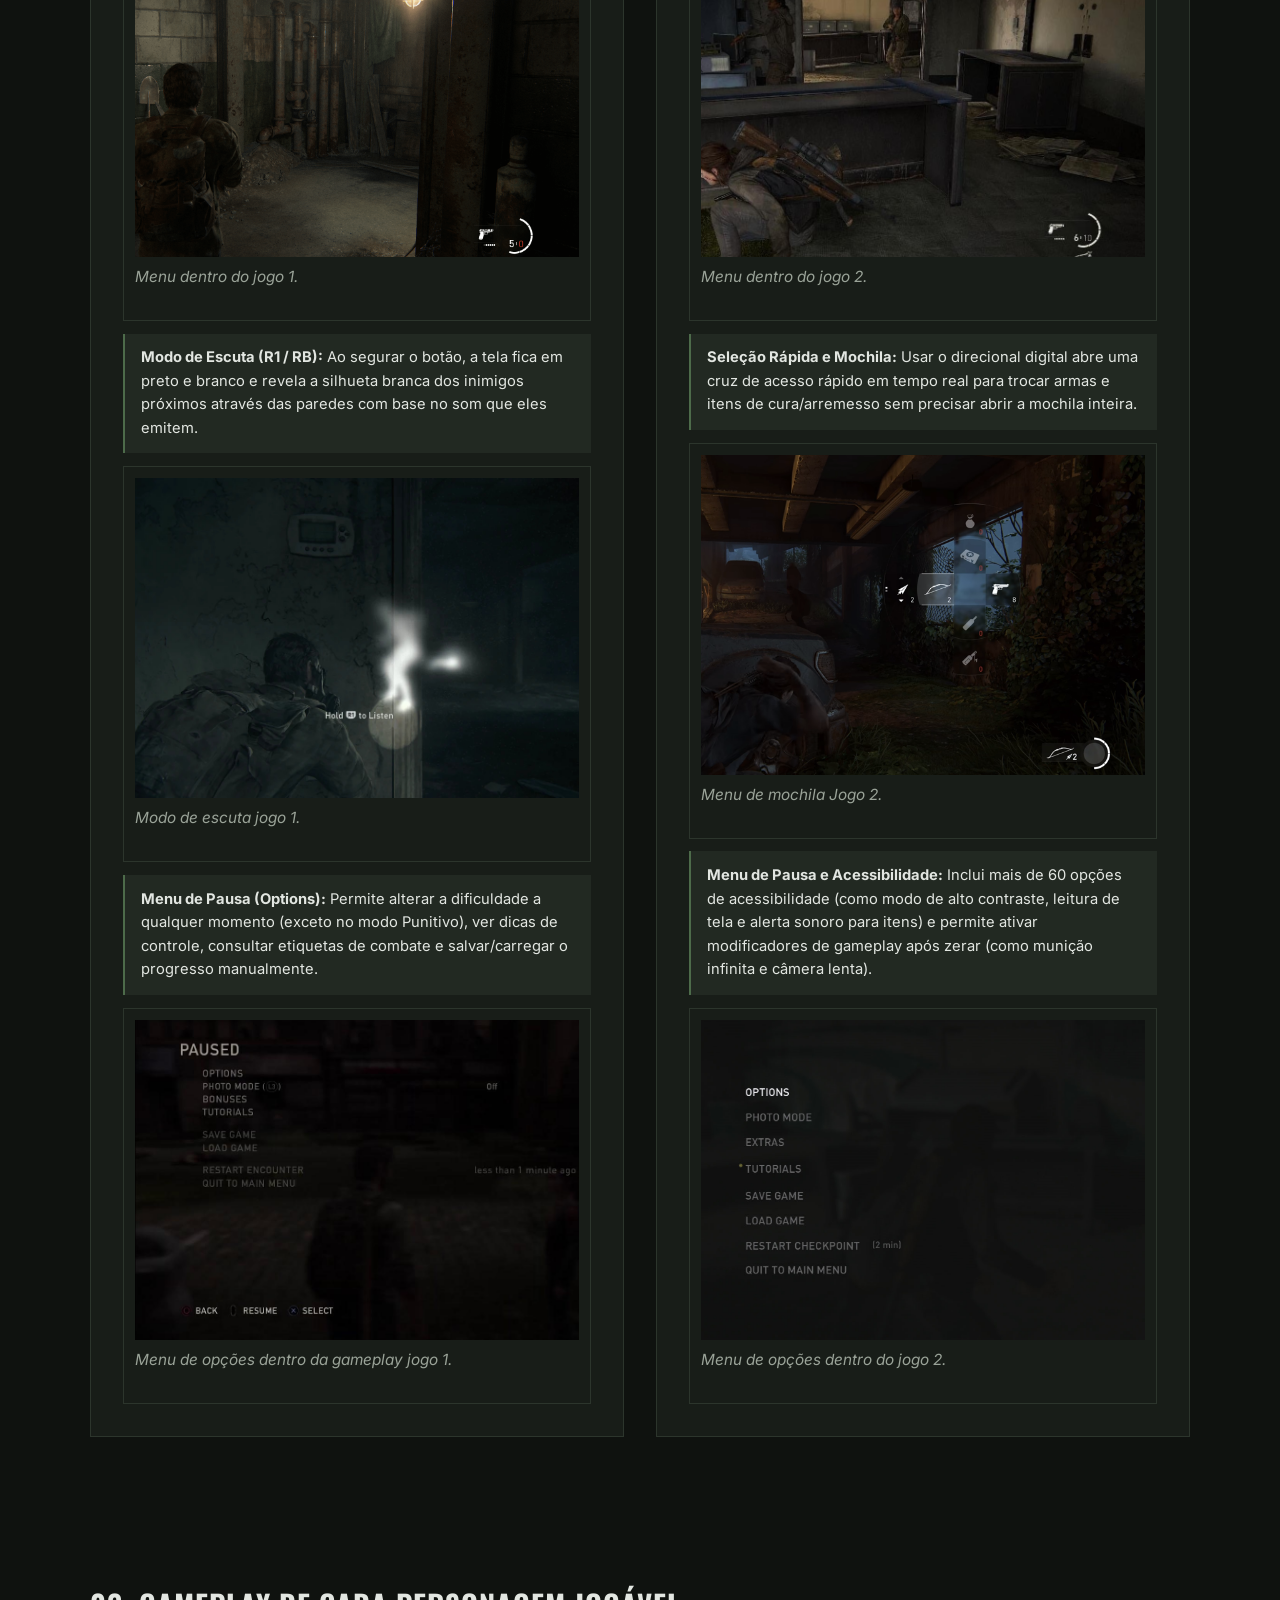
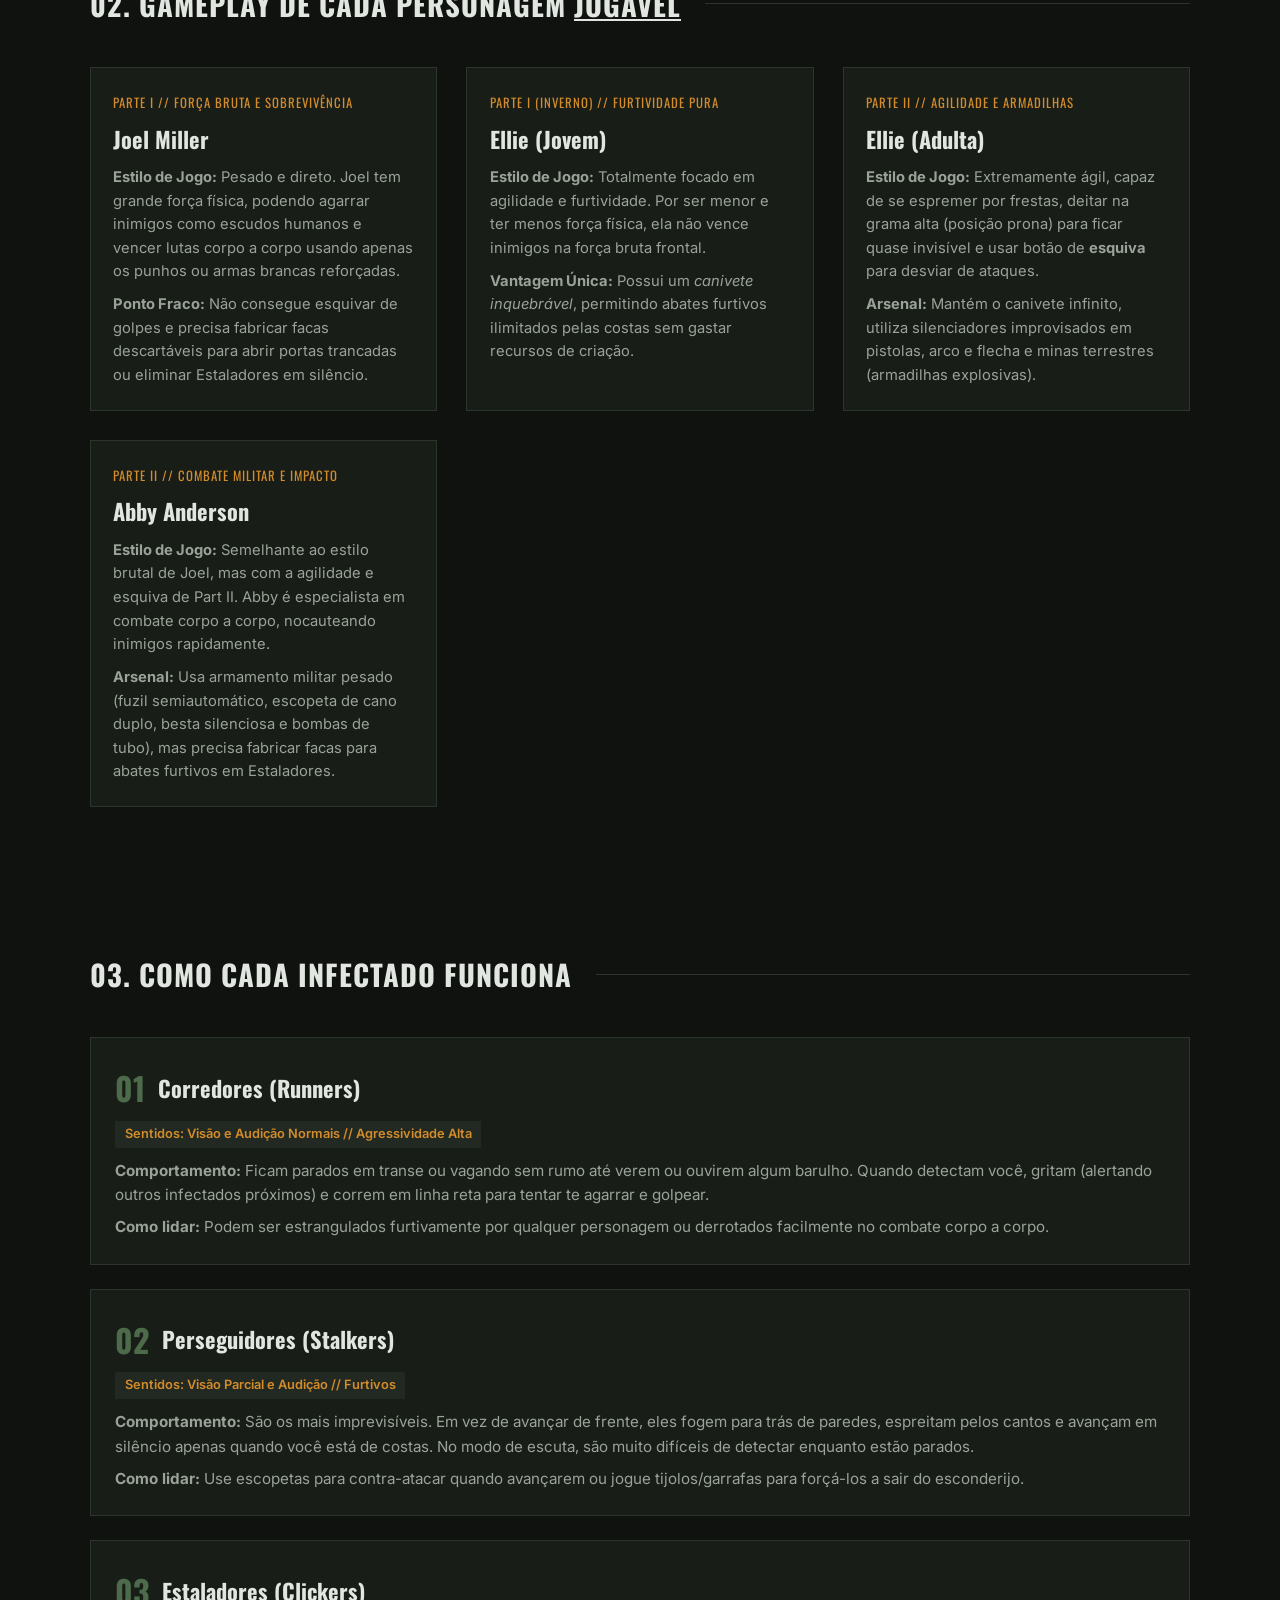
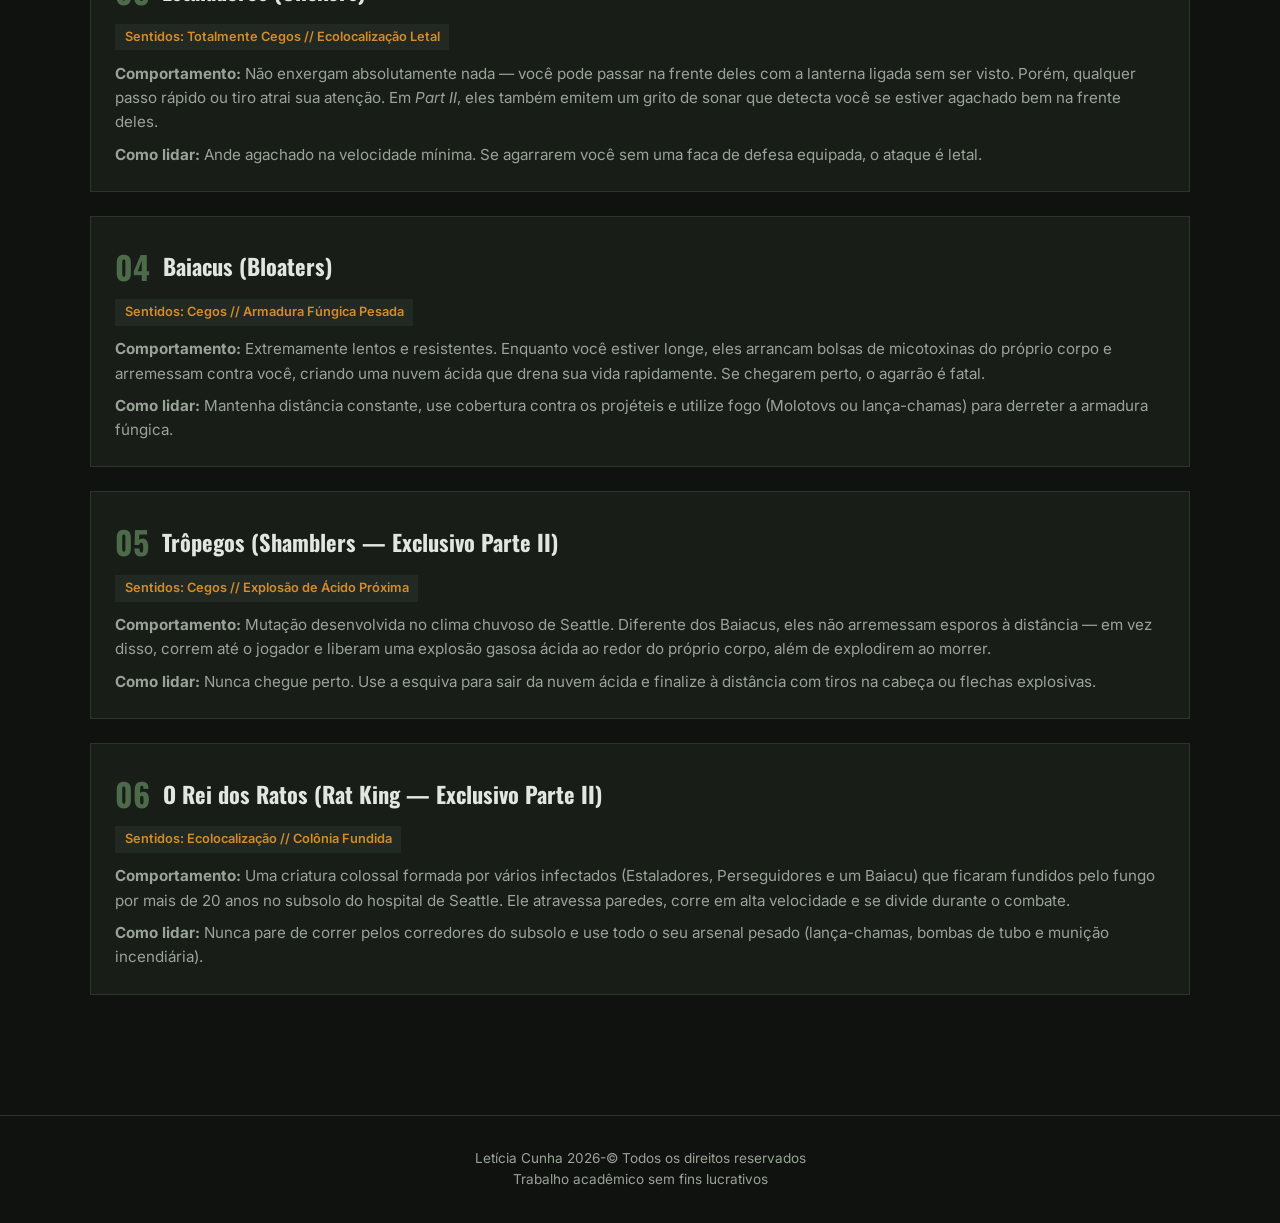
==== commit 1c591391: "mudanças em textos e adição de imagens" ====
--- a/ajuda.html
+++ b/ajuda.html
@@ -62,24 +62,72 @@
         <div class="help-panel">
           <span class="panel-badge">THE LAST OF US PART I</span>
           <h3>Menu Inicial e HUD Minimalista</h3>
-          <p>A interface de <em>Part I</em> foi projetada para ser limpa e imersiva, mantendo a maior parte da tela livre de ícones desnecessários durante a exploração.</p>
+          <p>A interface de <em>Part I</em> foi projetada para ser limpa e imersiva, mantendo a maior parte da tela
+            livre de ícones desnecessários durante a exploração.</p>
           <ul class="help-list">
-            <li><strong>Menu Inicial:</strong> Apresenta a icônica janela com a cortina balançando ao vento (que muda após zerar o jogo). Permite acessar a campanha principal, o capítulo extra <em>Left Behind</em>, seleção de capítulos, galeria de artes/modelos e opções de acessibilidade.</li>
-            <li><strong>HUD Dentro do Jogo (Canto Inferior Direito):</strong> Só aparece quando você saca uma arma, toma dano ou troca de item. Mostra sua barra de vida semicircular, a arma equipada no momento, a munição carregada e o total de balas na reserva.</li>
-            <li><strong>Modo de Escuta (R1 / RB):</strong> Ao segurar o botão, a tela fica em preto e branco e revela a silhueta branca dos inimigos próximos através das paredes com base no som que eles emitem.</li>
-            <li><strong>Menu de Pausa (Options):</strong> Permite alterar a dificuldade a qualquer momento (exceto no modo Punitivo), ver dicas de controle, consultar etiquetas de combate e salvar/carregar o progresso manualmente.</li>
+            <li><strong>Menu Inicial:</strong> Apresenta a icônica janela com a cortina balançando ao vento (que muda
+              após zerar o jogo). Permite acessar a campanha principal, o capítulo extra <em>Left Behind</em>, seleção
+              de capítulos, galeria de artes/modelos e opções de acessibilidade.</li>
+              <div class="image-frame">
+                <img src="img/menupt1.jpg" alt="menu1">
+                <p class="image-caption">Menu Inicial jogo 1.</p>
+              </div>
+            <li><strong>HUD Dentro do Jogo (Canto Inferior Direito):</strong> Só aparece quando você saca uma arma, toma
+              dano ou troca de item. Mostra sua barra de vida semicircular, a arma equipada no momento, a munição
+              carregada e o total de balas na reserva.</li>
+              <div class="image-frame">
+                <img src="img/menujogopt1.png" alt="menu1">
+                <p class="image-caption">Menu dentro do jogo 1.</p>
+              </div>
+            <li><strong>Modo de Escuta (R1 / RB):</strong> Ao segurar o botão, a tela fica em preto e branco e revela a
+              silhueta branca dos inimigos próximos através das paredes com base no som que eles emitem.</li>
+              <div class="image-frame">
+                <img src="img/modoescuta1.jpg" alt="menu1">
+                <p class="image-caption">Modo de escuta jogo 1.</p>
+              </div>
+            <li><strong>Menu de Pausa (Options):</strong> Permite alterar a dificuldade a qualquer momento (exceto no
+              modo Punitivo), ver dicas de controle, consultar etiquetas de combate e salvar/carregar o progresso
+              manualmente.</li>
+              <div class="image-frame">
+                <img src="img/menuopspt1.png" alt="menu1">
+                <p class="image-caption">Menu de opções dentro da gameplay jogo 1.</p>
+              </div>
           </ul>
         </div>
 
         <div class="help-panel">
           <span class="panel-badge">THE LAST OF US PART II</span>
           <h3>Menu Dinâmico e Interface Expandida</h3>
-          <p>Mantém o visual minimalista, mas traz menus mais dinâmicos que mudam conforme o progresso da história e novas opções de personalização.</p>
+          <p>Mantém o visual minimalista, mas traz menus mais dinâmicos que mudam conforme o progresso da história e
+            novas opções de personalização.</p>
           <ul class="help-list">
-            <li><strong>Menu Inicial:</strong> Começa com o barco à deriva na neblina densa (e muda para a praia ensolarada após concluir a campanha). Além da campanha e seleção de encontros/capítulos, conta com o modo roguelike <em>Sem Volta (No Return)</em> na versão Remastered.</li>
-            <li><strong>HUD Dentro do Jogo:</strong> Além da barra de vida e munição no canto inferior direito, exibe indicadores sutis nas bordas da tela quando um inimigo está prestes a te detectar (arco branco que vai se preenchendo).</li>
-            <li><strong>Seleção Rápida e Mochila:</strong> Usar o direcional digital abre uma cruz de acesso rápido em tempo real para trocar armas e itens de cura/arremesso sem precisar abrir a mochila inteira.</li>
-            <li><strong>Menu de Pausa e Acessibilidade:</strong> Inclui mais de 60 opções de acessibilidade (como modo de alto contraste, leitura de tela e alerta sonoro para itens) e permite ativar modificadores de gameplay após zerar (como munição infinita e câmera lenta).</li>
+            <li><strong>Menu Inicial:</strong> Começa com o barco à deriva na neblina densa (e muda para a praia
+              ensolarada após concluir a campanha). Além da campanha e seleção de encontros/capítulos, conta com o modo
+              roguelike <em>Sem Volta (No Return)</em> na versão Remastered.</li>
+              <div class="image-frame">
+                <img src="img/menupt2.jpg" alt="menu1">
+                <p class="image-caption">Menu Inicial jogo 2.</p>
+              </div>
+            <li><strong>HUD Dentro do Jogo:</strong> Além da barra de vida e munição no canto inferior direito, exibe
+              indicadores sutis nas bordas da tela quando um inimigo está prestes a te detectar (arco branco que vai se
+              preenchendo).</li>
+              <div class="image-frame">
+                <img src="img/menujogopt2.jpg" alt="menu1">
+                <p class="image-caption">Menu dentro do jogo 2.</p>
+              </div>
+            <li><strong>Seleção Rápida e Mochila:</strong> Usar o direcional digital abre uma cruz de acesso rápido em
+              tempo real para trocar armas e itens de cura/arremesso sem precisar abrir a mochila inteira.</li>
+              <div class="image-frame">
+                <img src="img/mochilapt2.png" alt="menu1">
+                <p class="image-caption">Menu de mochila Jogo 2.</p>
+              </div>
+            <li><strong>Menu de Pausa e Acessibilidade:</strong> Inclui mais de 60 opções de acessibilidade (como modo
+              de alto contraste, leitura de tela e alerta sonoro para itens) e permite ativar modificadores de gameplay
+              após zerar (como munição infinita e câmera lenta).</li>
+              <div class="image-frame">
+                <img src="img/menuopspt2.jpg" alt="menu1">
+                <p class="image-caption">Menu de opções dentro do jogo 2.</p>
+              </div>
           </ul>
         </div>
       </div>
